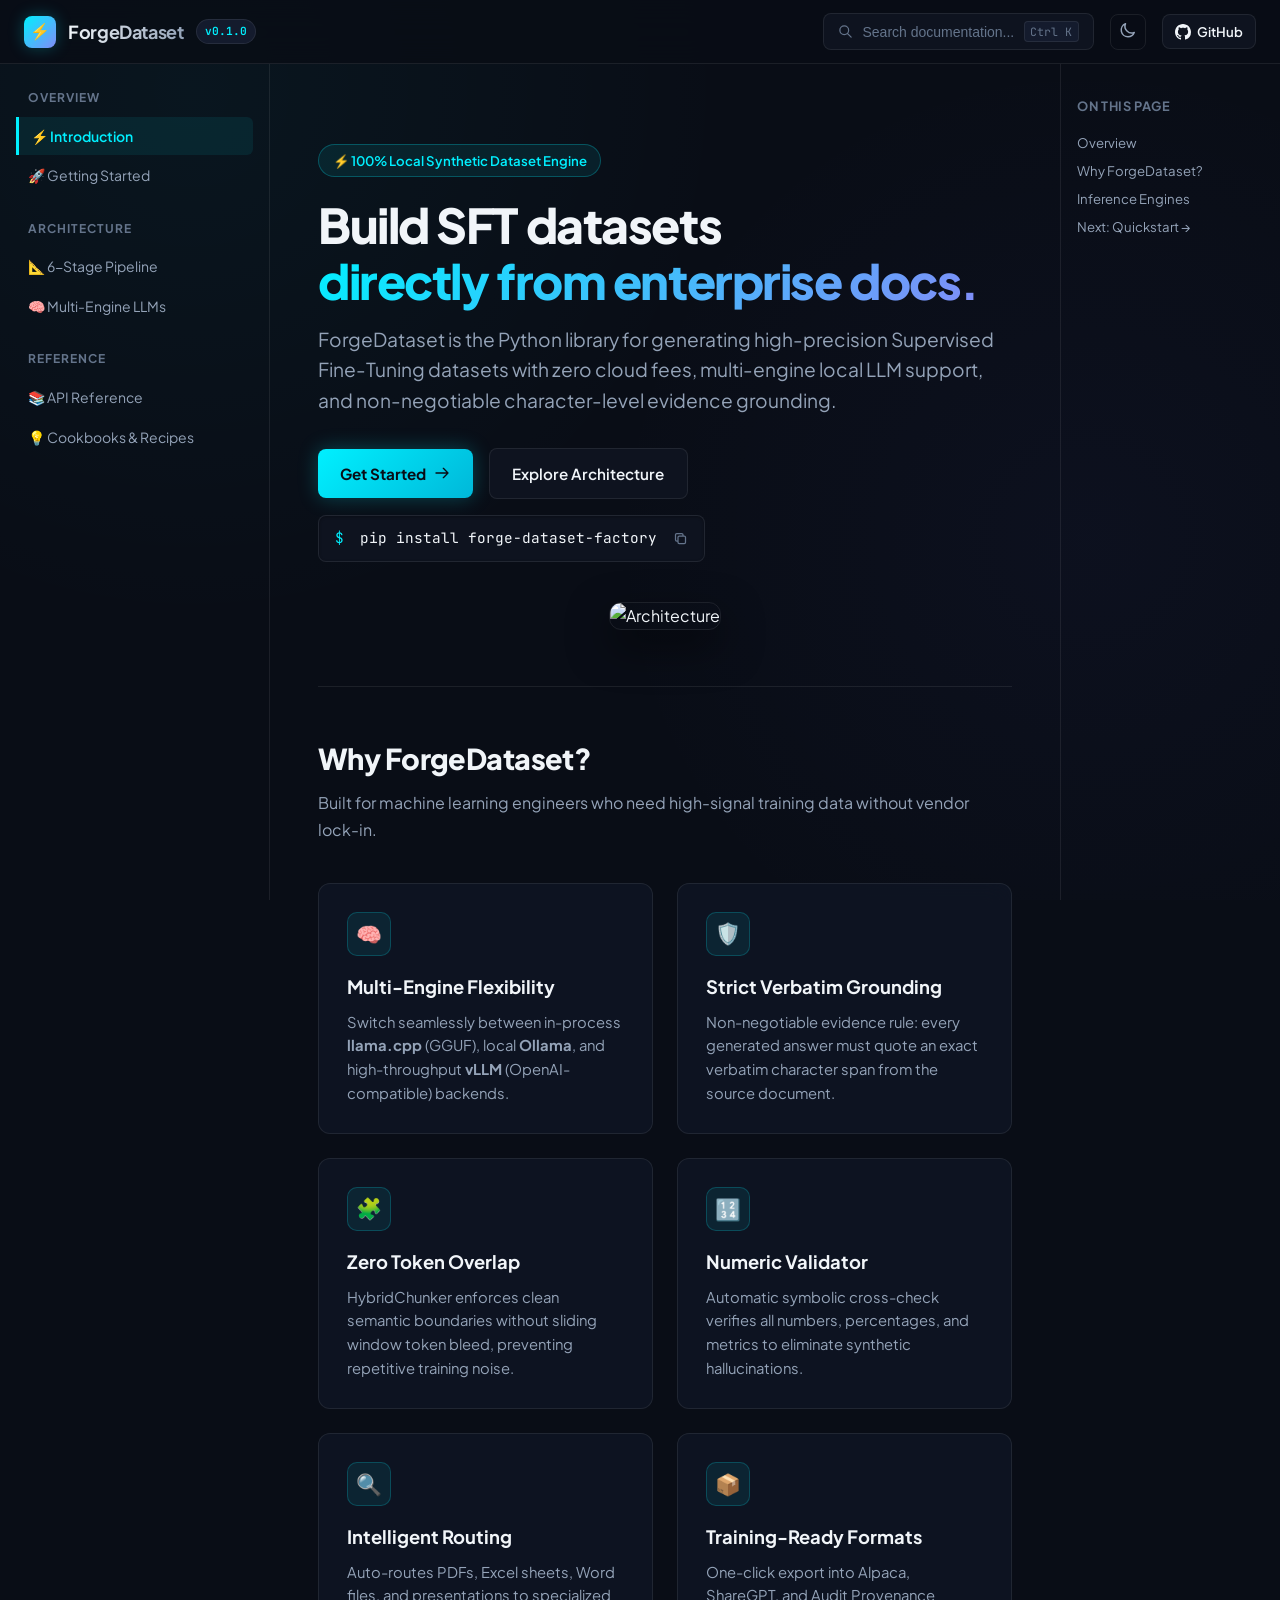
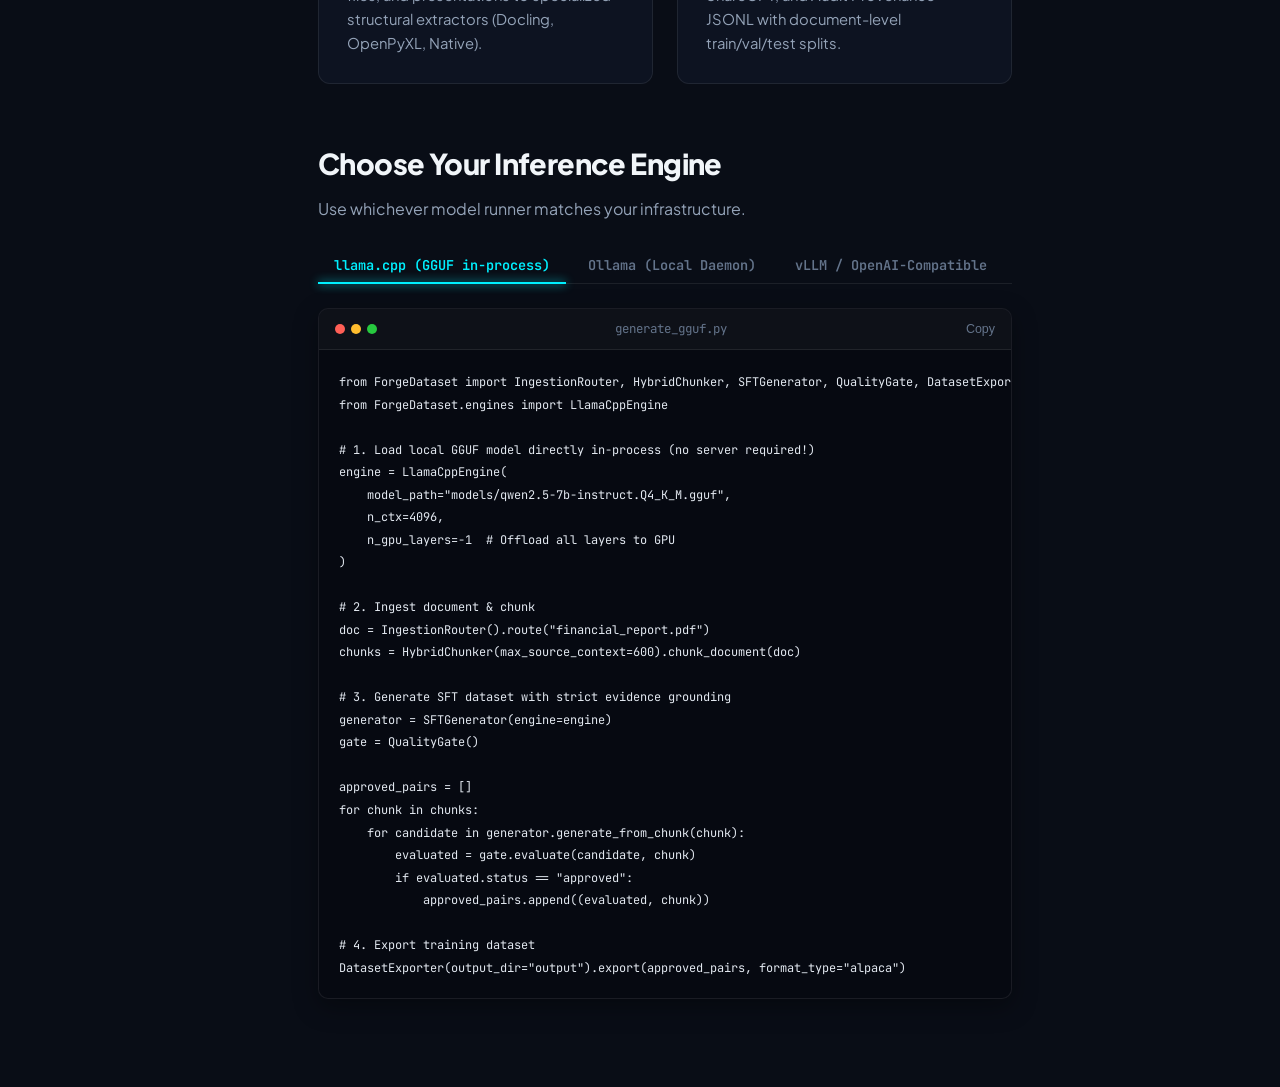
==== docs-site/index.html @ 85e8a9c3 "feat: add Arman Tiwari signature documentation site and GitHub Pages + PyPI deploy workflows" ====
<!DOCTYPE html>
<html lang="en" data-theme="dark">
<head>
  <meta charset="UTF-8" />
  <meta name="viewport" content="width=device-width, initial-scale=1.0" />
  <title>ForgeDataset — 100% Local Document-to-SFT Dataset Factory</title>
  <meta name="description" content="Turn complex documents into Supervised Fine-Tuning datasets with multi-engine local LLM inference (llama.cpp, Ollama, vLLM) and strict evidence provenance." />
  <link rel="stylesheet" href="assets/theme.css" />
  <link rel="preconnect" href="https://fonts.googleapis.com">
  <link rel="preconnect" href="https://fonts.gstatic.com" crossorigin>
  <link href="https://fonts.googleapis.com/css2?family=JetBrains+Mono:wght@400;500;600&family=Plus+Jakarta+Sans:wght@400;500;600;700;800&display=swap" rel="stylesheet">
</head>
<body>

  <!-- Navigation Header -->
  <header class="site-header">
    <div class="brand-wrapper">
      <a href="index.html" style="display:flex; align-items:center; gap:0.75rem;">
        <div class="brand-logo">⚡</div>
        <span class="brand-name">ForgeDataset</span>
      </a>
      <span class="brand-badge">v0.1.0</span>
    </div>

    <div class="header-actions">
      <button class="search-button" id="search-trigger-btn">
        <svg width="15" height="15" fill="none" stroke="currentColor" viewBox="0 0 24 24"><path stroke-linecap="round" stroke-linejoin="round" stroke-width="2" d="M21 21l-6-6m2-5a7 7 0 11-14 0 7 7 0 0114 0z"/></svg>
        <span>Search documentation...</span>
        <span class="search-kbd">Ctrl K</span>
      </button>

      <button class="header-btn" id="theme-toggle-btn" title="Toggle theme">
        <span id="theme-icon"></span>
      </button>

      <a href="https://github.com/tiwariar7/forge-dataset-factory" target="_blank" class="github-pill">
        <svg width="16" height="16" fill="currentColor" viewBox="0 0 24 24"><path d="M12 0C5.37 0 0 5.37 0 12c0 5.31 3.435 9.795 8.205 11.385.6.105.825-.255.825-.57 0-.285-.015-1.23-.015-2.235-3.015.555-3.795-.735-4.035-1.41-.135-.345-.72-1.41-1.23-1.695-.42-.225-1.02-.78-.015-.795.945-.015 1.62.87 1.845 1.23 1.08 1.815 2.805 1.305 3.495.99.105-.78.42-1.305.765-1.605-2.67-.3-5.46-1.335-5.46-5.925 0-1.305.465-2.385 1.23-3.225-.12-.3-.54-1.53.12-3.18 0 0 1.005-.315 3.3 1.23.96-.27 1.98-.405 3-.405s2.04.135 3 .405c2.295-1.56 3.3-1.23 3.3-1.23.66 1.65.24 2.88.12 3.18.765.84 1.23 1.905 1.23 3.225 0 4.605-2.805 5.625-5.475 5.925.435.375.81 1.095.81 2.22 0 1.605-.015 2.895-.015 3.3 0 .315.225.69.825.57A12.02 12.02 0 0024 12c0-6.63-5.37-12-12-12z"/></svg>
        <span>GitHub</span>
      </a>
    </div>
  </header>

  <!-- Docs Layout -->
  <div class="docs-layout">
    
    <!-- Sidebar Navigation -->
    <aside class="docs-sidebar">
      <div class="sidebar-group">
        <div class="sidebar-group-title">Overview</div>
        <a href="index.html" class="sidebar-link active">⚡ Introduction</a>
        <a href="getting-started.html" class="sidebar-link">🚀 Getting Started</a>
      </div>

      <div class="sidebar-group">
        <div class="sidebar-group-title">Architecture</div>
        <a href="architecture.html" class="sidebar-link">📐 6-Stage Pipeline</a>
        <a href="engines.html" class="sidebar-link">🧠 Multi-Engine LLMs</a>
      </div>

      <div class="sidebar-group">
        <div class="sidebar-group-title">Reference</div>
        <a href="api-reference.html" class="sidebar-link">📚 API Reference</a>
        <a href="examples.html" class="sidebar-link">💡 Cookbooks & Recipes</a>
      </div>
    </aside>

    <!-- Main Content -->
    <main class="docs-main">
      
      <!-- Hero Section -->
      <section class="hero-section">
        <div class="hero-pill">⚡ 100% Local Synthetic Dataset Engine</div>
        <h1 class="hero-title">
          Build SFT datasets <br />
          <span class="hero-gradient">directly from enterprise docs.</span>
        </h1>
        <p class="hero-subtitle">
          ForgeDataset is the Python library for generating high-precision Supervised Fine-Tuning datasets with zero cloud fees, multi-engine local LLM support, and non-negotiable character-level evidence grounding.
        </p>

        <div class="hero-cta-group">
          <a href="getting-started.html" class="btn-primary">
            <span>Get Started</span>
            <svg width="16" height="16" fill="none" stroke="currentColor" viewBox="0 0 24 24"><path stroke-linecap="round" stroke-linejoin="round" stroke-width="2" d="M14 5l7 7m0 0l-7 7m7-7H3"/></svg>
          </a>
          <a href="architecture.html" class="btn-secondary">
            <span>Explore Architecture</span>
          </a>

          <div class="pip-install-box">
            <span style="color: var(--accent-cyan);">$</span>
            <span class="pip-cmd">pip install forge-dataset-factory</span>
            <button class="pip-copy-btn" title="Copy to clipboard">
              <svg width="15" height="15" fill="none" stroke="currentColor" viewBox="0 0 24 24"><path stroke-linecap="round" stroke-linejoin="round" stroke-width="2" d="M8 16H6a2 2 0 01-2-2V6a2 2 0 012-2h8a2 2 0 012 2v2m-6 12h8a2 2 0 002-2v-8a2 2 0 00-2-2h-8a2 2 0 00-2 2v8a2 2 0 002 2z"/></svg>
            </button>
          </div>
        </div>

        <div style="text-align:center; margin-top:2.5rem;">
          <img src="assets/architecture.png" alt="Architecture" style="max-width: 480px; width: 100%; border-radius: 12px; border: 1px solid var(--border-subtle); box-shadow: 0 16px 40px rgba(0,0,0,0.5);" />
        </div>
      </section>

      <!-- Key Capabilities Grid -->
      <section>
        <h2 style="font-size: 1.8rem; font-weight: 800; letter-spacing: -0.02em; margin-bottom: 0.5rem;">Why ForgeDataset?</h2>
        <p style="color: var(--text-secondary); margin-bottom: 2rem;">Built for machine learning engineers who need high-signal training data without vendor lock-in.</p>

        <div class="feature-grid">
          <div class="feature-card">
            <div class="feature-icon">🧠</div>
            <h3 class="feature-title">Multi-Engine Flexibility</h3>
            <p class="feature-desc">Switch seamlessly between in-process <strong>llama.cpp</strong> (GGUF), local <strong>Ollama</strong>, and high-throughput <strong>vLLM</strong> (OpenAI-compatible) backends.</p>
          </div>

          <div class="feature-card">
            <div class="feature-icon">🛡️</div>
            <h3 class="feature-title">Strict Verbatim Grounding</h3>
            <p class="feature-desc">Non-negotiable evidence rule: every generated answer must quote an exact verbatim character span from the source document.</p>
          </div>

          <div class="feature-card">
            <div class="feature-icon">🧩</div>
            <h3 class="feature-title">Zero Token Overlap</h3>
            <p class="feature-desc">HybridChunker enforces clean semantic boundaries without sliding window token bleed, preventing repetitive training noise.</p>
          </div>

          <div class="feature-card">
            <div class="feature-icon">🔢</div>
            <h3 class="feature-title">Numeric Validator</h3>
            <p class="feature-desc">Automatic symbolic cross-check verifies all numbers, percentages, and metrics to eliminate synthetic hallucinations.</p>
          </div>

          <div class="feature-card">
            <div class="feature-icon">🔍</div>
            <h3 class="feature-title">Intelligent Routing</h3>
            <p class="feature-desc">Auto-routes PDFs, Excel sheets, Word files, and presentations to specialized structural extractors (Docling, OpenPyXL, Native).</p>
          </div>

          <div class="feature-card">
            <div class="feature-icon">📦</div>
            <h3 class="feature-title">Training-Ready Formats</h3>
            <p class="feature-desc">One-click export into Alpaca, ShareGPT, and Audit Provenance JSONL with document-level train/val/test splits.</p>
          </div>
        </div>
      </section>

      <!-- Interactive Code Showcase -->
      <section style="margin-top: 3.5rem;">
        <h2 style="font-size: 1.8rem; font-weight: 800; letter-spacing: -0.02em; margin-bottom: 0.5rem;">Choose Your Inference Engine</h2>
        <p style="color: var(--text-secondary); margin-bottom: 1.5rem;">Use whichever model runner matches your infrastructure.</p>

        <div class="tab-container">
          <div class="tab-nav">
            <button class="tab-button active">llama.cpp (GGUF in-process)</button>
            <button class="tab-button">Ollama (Local Daemon)</button>
            <button class="tab-button">vLLM / OpenAI-Compatible</button>
          </div>

          <!-- Tab 1: llama.cpp -->
          <div class="tab-content active">
            <div class="code-window">
              <div class="code-header">
                <div class="code-dots"><div class="code-dot dot-red"></div><div class="code-dot dot-yellow"></div><div class="code-dot dot-green"></div></div>
                <div class="code-title">generate_gguf.py</div>
                <button class="code-copy-btn">Copy</button>
              </div>
              <pre><code>from ForgeDataset import IngestionRouter, HybridChunker, SFTGenerator, QualityGate, DatasetExporter
from ForgeDataset.engines import LlamaCppEngine

# 1. Load local GGUF model directly in-process (no server required!)
engine = LlamaCppEngine(
    model_path="models/qwen2.5-7b-instruct.Q4_K_M.gguf",
    n_ctx=4096,
    n_gpu_layers=-1  # Offload all layers to GPU
)

# 2. Ingest document & chunk
doc = IngestionRouter().route("financial_report.pdf")
chunks = HybridChunker(max_source_context=600).chunk_document(doc)

# 3. Generate SFT dataset with strict evidence grounding
generator = SFTGenerator(engine=engine)
gate = QualityGate()

approved_pairs = []
for chunk in chunks:
    for candidate in generator.generate_from_chunk(chunk):
        evaluated = gate.evaluate(candidate, chunk)
        if evaluated.status == "approved":
            approved_pairs.append((evaluated, chunk))

# 4. Export training dataset
DatasetExporter(output_dir="output").export(approved_pairs, format_type="alpaca")</code></pre>
            </div>
          </div>

          <!-- Tab 2: Ollama -->
          <div class="tab-content">
            <div class="code-window">
              <div class="code-header">
                <div class="code-dots"><div class="code-dot dot-red"></div><div class="code-dot dot-yellow"></div><div class="code-dot dot-green"></div></div>
                <div class="code-title">generate_ollama.py</div>
                <button class="code-copy-btn">Copy</button>
              </div>
              <pre><code>from ForgeDataset import IngestionRouter, HybridChunker, SFTGenerator, QualityGate, DatasetExporter

# Connect to local Ollama daemon with automatic VRAM purging
generator = SFTGenerator(
    engine="ollama",
    model="qwen2.5:7b-instruct",
    base_url="http://127.0.0.1:11434"
)

doc = IngestionRouter().route("system_architecture.docx")
chunks = HybridChunker().chunk_document(doc)

pairs = [(gate.evaluate(cand, c), c) 
         for c in chunks 
         for cand in generator.generate_from_chunk(c)]

DatasetExporter(output_dir="output").export(pairs, format_type="sharegpt")</code></pre>
            </div>
          </div>

          <!-- Tab 3: vLLM -->
          <div class="tab-content">
            <div class="code-window">
              <div class="code-header">
                <div class="code-dots"><div class="code-dot dot-red"></div><div class="code-dot dot-yellow"></div><div class="code-dot dot-green"></div></div>
                <div class="code-title">generate_vllm.py</div>
                <button class="code-copy-btn">Copy</button>
              </div>
              <pre><code>from ForgeDataset import SFTGenerator
from ForgeDataset.engines import OpenAICompatibleEngine

# High-throughput batch inference with vLLM or LM Studio
engine = OpenAICompatibleEngine(
    model="Qwen/Qwen2.5-7B-Instruct",
    base_url="http://localhost:8000/v1"
)

generator = SFTGenerator(engine=engine)
# Ready to process high-volume documents</code></pre>
            </div>
          </div>
        </div>
      </section>

    </main>

    <!-- Table of Contents -->
    <aside class="docs-toc">
      <div class="toc-title">On this page</div>
      <a href="#" class="toc-link">Overview</a>
      <a href="#why-forgedataset" class="toc-link">Why ForgeDataset?</a>
      <a href="#choose-your-inference-engine" class="toc-link">Inference Engines</a>
      <a href="getting-started.html" class="toc-link">Next: Quickstart →</a>
    </aside>

  </div>

  <!-- Search Modal Overlay -->
  <div class="search-modal-backdrop" id="search-modal-backdrop">
    <div class="search-modal">
      <div class="search-input-box">
        <svg width="18" height="18" fill="none" stroke="currentColor" viewBox="0 0 24 24"><path stroke-linecap="round" stroke-linejoin="round" stroke-width="2" d="M21 21l-6-6m2-5a7 7 0 11-14 0 7 7 0 0114 0z"/></svg>
        <input type="text" class="search-input" id="search-input" placeholder="Search guides, engines, and APIs..." />
      </div>
      <div class="search-results-list" id="search-results"></div>
    </div>
  </div>

  <script src="assets/theme.js"></script>
</body>
</html>
---- docs-site/assets/theme.css ----
/**
 * Arman Tiwari Signature Documentation Theme: "Forge Obsidian"
 * Clean, high-performance, developer-focused documentation system.
 * Modern dark/light design with Electric Cyan & Forge Amber accents.
 */

:root {
  --font-sans: 'Plus Jakarta Sans', -apple-system, BlinkMacSystemFont, 'Segoe UI', Roboto, Helvetica, Arial, sans-serif;
  --font-mono: 'JetBrains Mono', 'Fira Code', Menlo, Monaco, Consolas, monospace;

  /* Dark Theme (Default) */
  --bg-primary: #090D16;
  --bg-secondary: #0E131F;
  --bg-tertiary: #141B2D;
  --bg-card: rgba(17, 24, 39, 0.7);
  --bg-card-hover: rgba(26, 36, 56, 0.8);
  --border-subtle: rgba(255, 255, 255, 0.08);
  --border-focus: rgba(0, 240, 255, 0.4);

  --text-primary: #F1F5F9;
  --text-secondary: #94A3B8;
  --text-muted: #64748B;

  --accent-cyan: #00F0FF;
  --accent-cyan-glow: rgba(0, 240, 255, 0.25);
  --accent-violet: #818CF8;
  --accent-amber: #F59E0B;
  --accent-emerald: #10B981;
  --accent-rose: #F43F5E;

  --header-height: 64px;
  --sidebar-width: 270px;
  --toc-width: 220px;
  --transition-fast: 0.15s ease;
  --transition-normal: 0.25s ease;
}

[data-theme="light"] {
  --bg-primary: #F8FAFC;
  --bg-secondary: #FFFFFF;
  --bg-tertiary: #EDF2F7;
  --bg-card: rgba(255, 255, 255, 0.85);
  --bg-card-hover: rgba(241, 245, 249, 1);
  --border-subtle: rgba(0, 0, 0, 0.08);
  --border-focus: rgba(0, 163, 196, 0.4);

  --text-primary: #0F172A;
  --text-secondary: #475569;
  --text-muted: #94A3B8;

  --accent-cyan: #0284C7;
  --accent-cyan-glow: rgba(2, 132, 199, 0.15);
  --accent-violet: #6366F1;
  --accent-amber: #D97706;
}

* {
  box-sizing: border-box;
  margin: 0;
  padding: 0;
}

body {
  font-family: var(--font-sans);
  background-color: var(--bg-primary);
  color: var(--text-primary);
  line-height: 1.65;
  -webkit-font-smoothing: antialiased;
  background-image: 
    radial-gradient(circle at 15% 10%, rgba(0, 240, 255, 0.04) 0%, transparent 40%),
    radial-gradient(circle at 85% 60%, rgba(99, 102, 241, 0.04) 0%, transparent 40%);
  background-attachment: fixed;
  min-height: 100vh;
}

a {
  color: inherit;
  text-decoration: none;
}

/* ==========================================================================
   Navigation Bar (Header)
   ========================================================================== */
.site-header {
  position: sticky;
  top: 0;
  z-index: 100;
  height: var(--header-height);
  background: rgba(9, 13, 22, 0.85);
  backdrop-filter: blur(16px);
  -webkit-backdrop-filter: blur(16px);
  border-bottom: 1px solid var(--border-subtle);
  display: flex;
  align-items: center;
  justify-content: space-between;
  padding: 0 1.5rem;
}

[data-theme="light"] .site-header {
  background: rgba(248, 250, 252, 0.85);
}

.brand-wrapper {
  display: flex;
  align-items: center;
  gap: 0.75rem;
}

.brand-logo {
  width: 32px;
  height: 32px;
  background: linear-gradient(135deg, var(--accent-cyan), var(--accent-violet));
  border-radius: 8px;
  display: flex;
  align-items: center;
  justify-content: center;
  font-weight: 800;
  font-size: 1rem;
  color: #090D16;
  box-shadow: 0 0 16px var(--accent-cyan-glow);
}

.brand-name {
  font-weight: 700;
  font-size: 1.125rem;
  letter-spacing: -0.02em;
  background: linear-gradient(to right, var(--text-primary), var(--text-secondary));
  -webkit-background-clip: text;
  -webkit-text-fill-color: transparent;
}

.brand-badge {
  font-size: 0.7rem;
  padding: 0.15rem 0.5rem;
  background: var(--bg-tertiary);
  border: 1px solid var(--border-subtle);
  border-radius: 9999px;
  color: var(--accent-cyan);
  font-family: var(--font-mono);
  font-weight: 600;
}

.header-actions {
  display: flex;
  align-items: center;
  gap: 1rem;
}

.search-button {
  display: flex;
  align-items: center;
  gap: 0.6rem;
  background: var(--bg-secondary);
  border: 1px solid var(--border-subtle);
  border-radius: 8px;
  padding: 0.45rem 0.85rem;
  color: var(--text-muted);
  font-size: 0.875rem;
  cursor: pointer;
  transition: border-color var(--transition-fast);
}

.search-button:hover {
  border-color: var(--border-focus);
  color: var(--text-primary);
}

.search-kbd {
  font-family: var(--font-mono);
  font-size: 0.72rem;
  background: var(--bg-tertiary);
  padding: 0.1rem 0.35rem;
  border-radius: 4px;
  border: 1px solid var(--border-subtle);
}

.header-btn {
  background: transparent;
  border: 1px solid var(--border-subtle);
  border-radius: 8px;
  width: 36px;
  height: 36px;
  display: flex;
  align-items: center;
  justify-content: center;
  color: var(--text-secondary);
  cursor: pointer;
  transition: all var(--transition-fast);
}

.header-btn:hover {
  border-color: var(--border-focus);
  color: var(--accent-cyan);
  background: var(--bg-secondary);
}

.github-pill {
  display: flex;
  align-items: center;
  gap: 0.4rem;
  background: var(--bg-secondary);
  border: 1px solid var(--border-subtle);
  padding: 0.35rem 0.75rem;
  border-radius: 8px;
  font-size: 0.825rem;
  font-weight: 600;
  color: var(--text-primary);
  transition: all var(--transition-fast);
}

.github-pill:hover {
  border-color: var(--border-focus);
  box-shadow: 0 0 12px var(--accent-cyan-glow);
}

/* ==========================================================================
   Documentation Shell Layout
   ========================================================================== */
.docs-layout {
  display: flex;
  max-width: 1440px;
  margin: 0 auto;
  position: relative;
}

/* Sidebar Navigation */
.docs-sidebar {
  width: var(--sidebar-width);
  height: calc(100vh - var(--header-height));
  position: sticky;
  top: var(--header-height);
  overflow-y: auto;
  padding: 1.5rem 1rem;
  border-right: 1px solid var(--border-subtle);
  flex-shrink: 0;
}

.sidebar-group {
  margin-bottom: 1.5rem;
}

.sidebar-group-title {
  font-size: 0.75rem;
  text-transform: uppercase;
  letter-spacing: 0.08em;
  color: var(--text-muted);
  font-weight: 700;
  margin-bottom: 0.6rem;
  padding-left: 0.75rem;
}

.sidebar-link {
  display: flex;
  align-items: center;
  gap: 0.6rem;
  padding: 0.45rem 0.75rem;
  border-radius: 6px;
  font-size: 0.875rem;
  color: var(--text-secondary);
  transition: all var(--transition-fast);
  margin-bottom: 0.15rem;
}

.sidebar-link:hover {
  color: var(--text-primary);
  background: var(--bg-secondary);
}

.sidebar-link.active {
  color: var(--accent-cyan);
  background: rgba(0, 240, 255, 0.08);
  font-weight: 600;
  border-left: 3px solid var(--accent-cyan);
  border-radius: 0 6px 6px 0;
}

/* Main Content Area */
.docs-main {
  flex: 1;
  min-width: 0;
  padding: 2.5rem 3rem 4rem 3rem;
}

/* Table of Contents (Right rail) */
.docs-toc {
  width: var(--toc-width);
  height: calc(100vh - var(--header-height));
  position: sticky;
  top: var(--header-height);
  overflow-y: auto;
  padding: 2rem 1rem;
  border-left: 1px solid var(--border-subtle);
  flex-shrink: 0;
}

.toc-title {
  font-size: 0.8rem;
  font-weight: 700;
  text-transform: uppercase;
  letter-spacing: 0.05em;
  color: var(--text-muted);
  margin-bottom: 0.75rem;
}

.toc-link {
  display: block;
  font-size: 0.825rem;
  color: var(--text-secondary);
  padding: 0.3rem 0;
  line-height: 1.4;
  transition: color var(--transition-fast);
}

.toc-link:hover {
  color: var(--accent-cyan);
}

/* ==========================================================================
   Hero & Interactive Showcase Components
   ========================================================================== */
.hero-section {
  padding: 2.5rem 0 3.5rem 0;
  border-bottom: 1px solid var(--border-subtle);
  margin-bottom: 3rem;
}

.hero-pill {
  display: inline-flex;
  align-items: center;
  gap: 0.5rem;
  padding: 0.3rem 0.85rem;
  background: rgba(0, 240, 255, 0.08);
  border: 1px solid rgba(0, 240, 255, 0.25);
  border-radius: 9999px;
  font-size: 0.825rem;
  font-weight: 600;
  color: var(--accent-cyan);
  margin-bottom: 1.25rem;
}

.hero-title {
  font-size: 3rem;
  line-height: 1.15;
  font-weight: 800;
  letter-spacing: -0.03em;
  margin-bottom: 1rem;
}

.hero-gradient {
  background: linear-gradient(135deg, var(--accent-cyan), var(--accent-violet));
  -webkit-background-clip: text;
  -webkit-text-fill-color: transparent;
}

.hero-subtitle {
  font-size: 1.2rem;
  color: var(--text-secondary);
  max-width: 720px;
  line-height: 1.6;
  margin-bottom: 2rem;
}

.hero-cta-group {
  display: flex;
  align-items: center;
  gap: 1rem;
  flex-wrap: wrap;
  margin-bottom: 2.5rem;
}

.btn-primary {
  display: inline-flex;
  align-items: center;
  gap: 0.5rem;
  background: linear-gradient(135deg, var(--accent-cyan), #00B8D9);
  color: #090D16;
  font-weight: 700;
  font-size: 0.95rem;
  padding: 0.75rem 1.4rem;
  border-radius: 8px;
  box-shadow: 0 0 20px var(--accent-cyan-glow);
  transition: all var(--transition-fast);
}

.btn-primary:hover {
  transform: translateY(-1px);
  box-shadow: 0 0 28px rgba(0, 240, 255, 0.4);
}

.btn-secondary {
  display: inline-flex;
  align-items: center;
  gap: 0.5rem;
  background: var(--bg-secondary);
  border: 1px solid var(--border-subtle);
  color: var(--text-primary);
  font-weight: 600;
  font-size: 0.95rem;
  padding: 0.75rem 1.4rem;
  border-radius: 8px;
  transition: all var(--transition-fast);
}

.btn-secondary:hover {
  border-color: var(--border-focus);
  background: var(--bg-tertiary);
}

/* Install Bar */
.pip-install-box {
  display: inline-flex;
  align-items: center;
  gap: 1rem;
  background: var(--bg-secondary);
  border: 1px solid var(--border-subtle);
  border-radius: 8px;
  padding: 0.65rem 1rem;
  font-family: var(--font-mono);
  font-size: 0.9rem;
  color: var(--text-primary);
  box-shadow: inset 0 1px 3px rgba(0,0,0,0.3);
}

.pip-copy-btn {
  background: transparent;
  border: none;
  color: var(--text-muted);
  cursor: pointer;
  display: flex;
  align-items: center;
  transition: color var(--transition-fast);
}

.pip-copy-btn:hover {
  color: var(--accent-cyan);
}

/* Feature Grid */
.feature-grid {
  display: grid;
  grid-template-columns: repeat(auto-fit, minmax(280px, 1fr));
  gap: 1.5rem;
  margin: 2.5rem 0;
}

.feature-card {
  background: var(--bg-card);
  backdrop-filter: blur(12px);
  border: 1px solid var(--border-subtle);
  border-radius: 12px;
  padding: 1.75rem;
  transition: all var(--transition-normal);
  position: relative;
  overflow: hidden;
}

.feature-card::before {
  content: '';
  position: absolute;
  top: 0;
  left: 0;
  right: 0;
  height: 2px;
  background: linear-gradient(90deg, transparent, var(--accent-cyan), transparent);
  opacity: 0;
  transition: opacity var(--transition-normal);
}

.feature-card:hover {
  background: var(--bg-card-hover);
  border-color: var(--border-focus);
  transform: translateY(-2px);
  box-shadow: 0 12px 30px rgba(0, 0, 0, 0.25);
}

.feature-card:hover::before {
  opacity: 1;
}

.feature-icon {
  width: 44px;
  height: 44px;
  border-radius: 10px;
  background: rgba(0, 240, 255, 0.08);
  border: 1px solid rgba(0, 240, 255, 0.2);
  display: flex;
  align-items: center;
  justify-content: center;
  font-size: 1.3rem;
  margin-bottom: 1rem;
  color: var(--accent-cyan);
}

.feature-title {
  font-size: 1.15rem;
  font-weight: 700;
  margin-bottom: 0.5rem;
}

.feature-desc {
  color: var(--text-secondary);
  font-size: 0.925rem;
  line-height: 1.6;
}

/* ==========================================================================
   Code Blocks & Terminal Components
   ========================================================================== */
.code-window {
  background: #060911;
  border: 1px solid var(--border-subtle);
  border-radius: 10px;
  margin: 1.5rem 0;
  overflow: hidden;
  box-shadow: 0 8px 24px rgba(0, 0, 0, 0.35);
}

.code-header {
  background: rgba(255, 255, 255, 0.03);
  border-bottom: 1px solid var(--border-subtle);
  padding: 0.6rem 1rem;
  display: flex;
  align-items: center;
  justify-content: space-between;
}

.code-dots {
  display: flex;
  gap: 6px;
}

.code-dot {
  width: 10px;
  height: 10px;
  border-radius: 50%;
}
.dot-red { background: #FF5F56; }
.dot-yellow { background: #FFBD2E; }
.dot-green { background: #27C93F; }

.code-title {
  font-family: var(--font-mono);
  font-size: 0.78rem;
  color: var(--text-muted);
}

.code-copy-btn {
  background: transparent;
  border: none;
  color: var(--text-muted);
  cursor: pointer;
  font-size: 0.78rem;
  display: flex;
  align-items: center;
  gap: 0.3rem;
  transition: color var(--transition-fast);
}

.code-copy-btn:hover {
  color: var(--accent-cyan);
}

pre {
  margin: 0;
  padding: 1.25rem;
  overflow-x: auto;
  font-family: var(--font-mono);
  font-size: 0.88rem;
  line-height: 1.6;
  color: #E2E8F0;
}

code {
  font-family: var(--font-mono);
  font-size: 0.85em;
  background: var(--bg-tertiary);
  padding: 0.15em 0.4em;
  border-radius: 4px;
  border: 1px solid var(--border-subtle);
  color: var(--accent-cyan);
}

pre code {
  background: transparent;
  padding: 0;
  border: none;
  color: inherit;
}

/* Interactive Tabs */
.tab-container {
  margin: 1.5rem 0;
}

.tab-nav {
  display: flex;
  gap: 0.4rem;
  border-bottom: 1px solid var(--border-subtle);
  margin-bottom: 1rem;
}

.tab-button {
  background: transparent;
  border: none;
  padding: 0.6rem 1rem;
  font-family: var(--font-mono);
  font-size: 0.85rem;
  font-weight: 600;
  color: var(--text-muted);
  cursor: pointer;
  position: relative;
  transition: color var(--transition-fast);
}

.tab-button:hover {
  color: var(--text-primary);
}

.tab-button.active {
  color: var(--accent-cyan);
}

.tab-button.active::after {
  content: '';
  position: absolute;
  bottom: -1px;
  left: 0;
  right: 0;
  height: 2px;
  background: var(--accent-cyan);
  box-shadow: 0 0 10px var(--accent-cyan);
}

.tab-content {
  display: none;
}

.tab-content.active {
  display: block;
}

/* Callout Banners */
.callout {
  padding: 1.2rem 1.4rem;
  border-radius: 8px;
  margin: 1.5rem 0;
  border-left: 4px solid;
  background: var(--bg-secondary);
}

.callout-info {
  border-color: var(--accent-cyan);
  background: rgba(0, 240, 255, 0.04);
}

.callout-warning {
  border-color: var(--accent-amber);
  background: rgba(245, 158, 11, 0.04);
}

.callout-tip {
  border-color: var(--accent-emerald);
  background: rgba(16, 185, 129, 0.04);
}

.callout-title {
  font-weight: 700;
  font-size: 0.95rem;
  margin-bottom: 0.35rem;
  display: flex;
  align-items: center;
  gap: 0.5rem;
}

/* ==========================================================================
   Search Modal
   ========================================================================== */
.search-modal-backdrop {
  position: fixed;
  inset: 0;
  background: rgba(0, 0, 0, 0.7);
  backdrop-filter: blur(8px);
  z-index: 200;
  display: none;
  align-items: flex-start;
  justify-content: center;
  padding-top: 15vh;
}

.search-modal {
  background: var(--bg-secondary);
  border: 1px solid var(--border-focus);
  box-shadow: 0 20px 40px rgba(0, 0, 0, 0.5);
  border-radius: 12px;
  width: 90%;
  max-width: 600px;
  overflow: hidden;
}

.search-input-box {
  display: flex;
  align-items: center;
  padding: 1rem 1.25rem;
  border-bottom: 1px solid var(--border-subtle);
  gap: 0.75rem;
}

.search-input {
  flex: 1;
  background: transparent;
  border: none;
  font-size: 1.05rem;
  color: var(--text-primary);
  outline: none;
  font-family: var(--font-sans);
}

.search-results-list {
  max-height: 380px;
  overflow-y: auto;
  padding: 0.5rem;
}

.search-result-item {
  display: block;
  padding: 0.75rem 1rem;
  border-radius: 8px;
  transition: background var(--transition-fast);
}

.search-result-item:hover {
  background: var(--bg-tertiary);
}

.search-result-title {
  font-weight: 600;
  font-size: 0.925rem;
  color: var(--accent-cyan);
}

.search-result-snippet {
  font-size: 0.825rem;
  color: var(--text-secondary);
  margin-top: 0.2rem;
}

/* ==========================================================================
   Responsive Adaptations
   ========================================================================== */
@media (max-width: 1080px) {
  .docs-toc {
    display: none;
  }
}

@media (max-width: 820px) {
  .docs-sidebar {
    display: none;
  }
  .docs-main {
    padding: 1.5rem 1rem;
  }
  .hero-title {
    font-size: 2.2rem;
  }
}
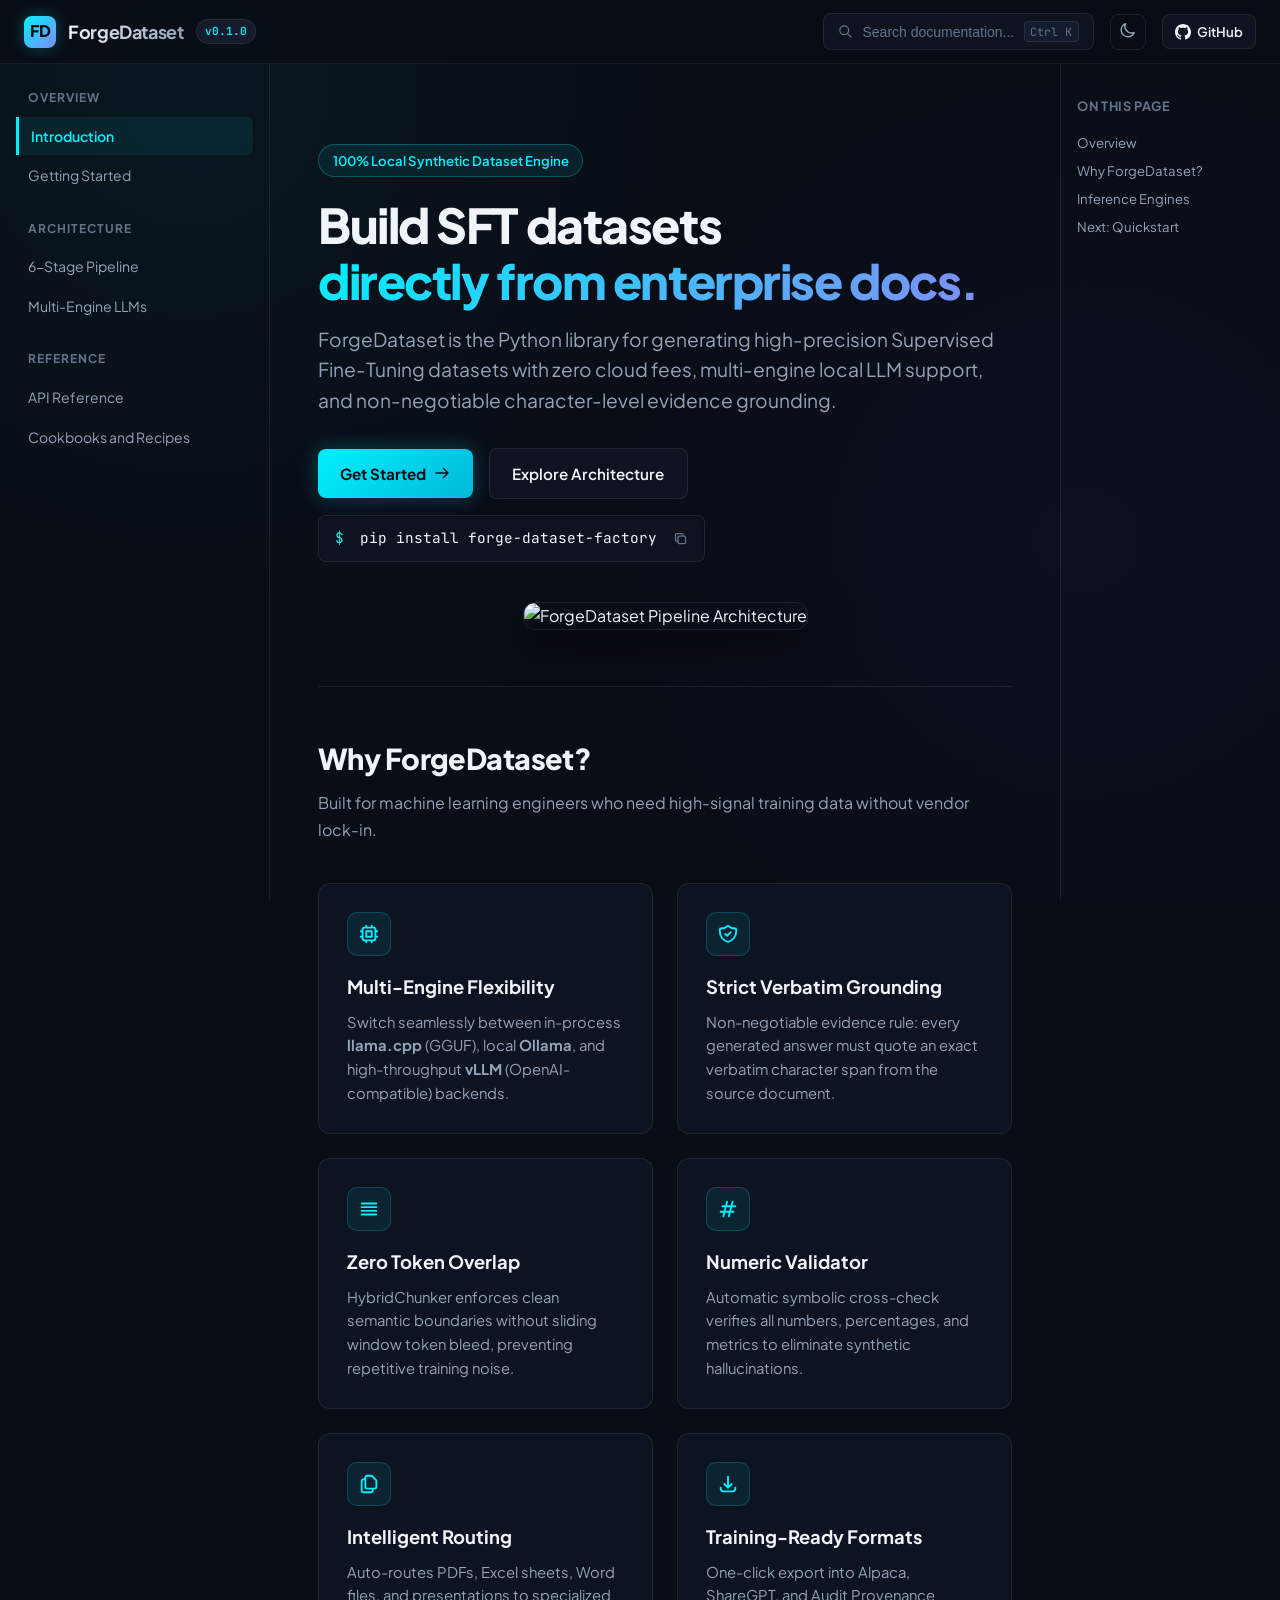
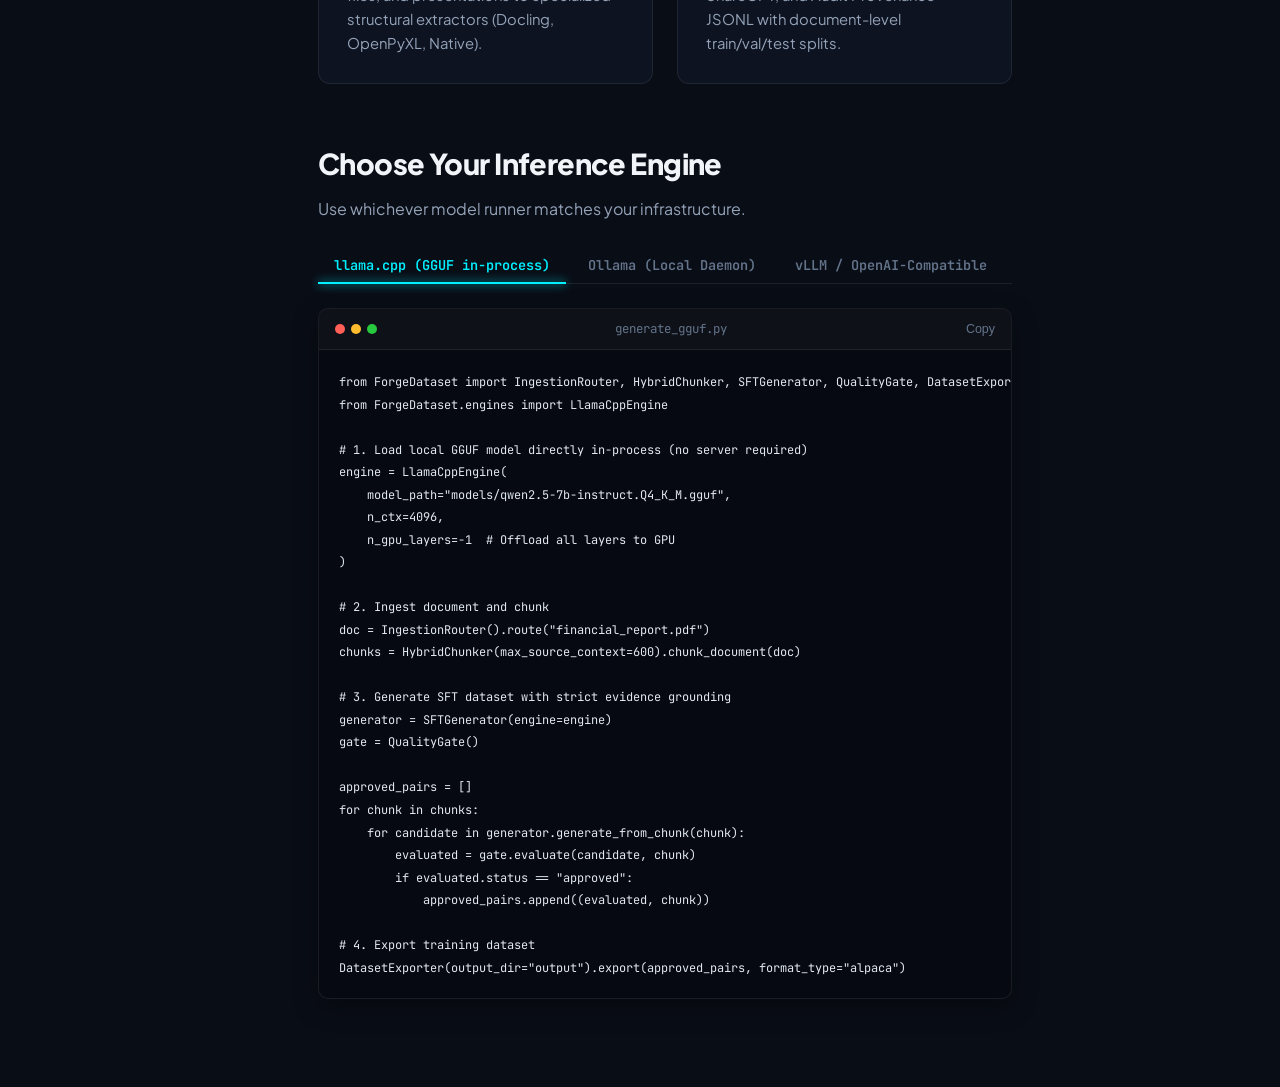
==== commit 9c7facfc: "feat: rebuild architecture diagram as high-definition vector SVG and remove all emojis from document" ====
--- a/docs-site/index.html
+++ b/docs-site/index.html
@@ -16,7 +16,7 @@
   <header class="site-header">
     <div class="brand-wrapper">
       <a href="index.html" style="display:flex; align-items:center; gap:0.75rem;">
-        <div class="brand-logo">⚡</div>
+        <div class="brand-logo">FD</div>
         <span class="brand-name">ForgeDataset</span>
       </a>
       <span class="brand-badge">v0.1.0</span>
@@ -47,20 +47,20 @@
     <aside class="docs-sidebar">
       <div class="sidebar-group">
         <div class="sidebar-group-title">Overview</div>
-        <a href="index.html" class="sidebar-link active">⚡ Introduction</a>
-        <a href="getting-started.html" class="sidebar-link">🚀 Getting Started</a>
+        <a href="index.html" class="sidebar-link active">Introduction</a>
+        <a href="getting-started.html" class="sidebar-link">Getting Started</a>
       </div>
 
       <div class="sidebar-group">
         <div class="sidebar-group-title">Architecture</div>
-        <a href="architecture.html" class="sidebar-link">📐 6-Stage Pipeline</a>
-        <a href="engines.html" class="sidebar-link">🧠 Multi-Engine LLMs</a>
+        <a href="architecture.html" class="sidebar-link">6-Stage Pipeline</a>
+        <a href="engines.html" class="sidebar-link">Multi-Engine LLMs</a>
       </div>
 
       <div class="sidebar-group">
         <div class="sidebar-group-title">Reference</div>
-        <a href="api-reference.html" class="sidebar-link">📚 API Reference</a>
-        <a href="examples.html" class="sidebar-link">💡 Cookbooks & Recipes</a>
+        <a href="api-reference.html" class="sidebar-link">API Reference</a>
+        <a href="examples.html" class="sidebar-link">Cookbooks and Recipes</a>
       </div>
     </aside>
 
@@ -69,7 +69,7 @@
       
       <!-- Hero Section -->
       <section class="hero-section">
-        <div class="hero-pill">⚡ 100% Local Synthetic Dataset Engine</div>
+        <div class="hero-pill">100% Local Synthetic Dataset Engine</div>
         <h1 class="hero-title">
           Build SFT datasets <br />
           <span class="hero-gradient">directly from enterprise docs.</span>
@@ -97,7 +97,7 @@
         </div>
 
         <div style="text-align:center; margin-top:2.5rem;">
-          <img src="assets/architecture.png" alt="Architecture" style="max-width: 480px; width: 100%; border-radius: 12px; border: 1px solid var(--border-subtle); box-shadow: 0 16px 40px rgba(0,0,0,0.5);" />
+          <img src="assets/architecture.svg" alt="ForgeDataset Pipeline Architecture" style="max-width: 760px; width: 100%; border-radius: 12px; border: 1px solid var(--border-subtle); box-shadow: 0 16px 40px rgba(0,0,0,0.5);" />
         </div>
       </section>
 
@@ -108,37 +108,49 @@
 
         <div class="feature-grid">
           <div class="feature-card">
-            <div class="feature-icon">🧠</div>
+            <div class="feature-icon">
+              <svg width="22" height="22" fill="none" stroke="currentColor" viewBox="0 0 24 24"><path stroke-linecap="round" stroke-linejoin="round" stroke-width="2" d="M9 3v2m6-2v2M9 19v2m6-2v2M5 9H3m2 6H3m18-6h-2m2 6h-2M7 19h10a2 2 0 002-2V7a2 2 0 00-2-2H7a2 2 0 00-2 2v10a2 2 0 002 2zM9 9h6v6H9V9z"/></svg>
+            </div>
             <h3 class="feature-title">Multi-Engine Flexibility</h3>
             <p class="feature-desc">Switch seamlessly between in-process <strong>llama.cpp</strong> (GGUF), local <strong>Ollama</strong>, and high-throughput <strong>vLLM</strong> (OpenAI-compatible) backends.</p>
           </div>
 
           <div class="feature-card">
-            <div class="feature-icon">🛡️</div>
+            <div class="feature-icon">
+              <svg width="22" height="22" fill="none" stroke="currentColor" viewBox="0 0 24 24"><path stroke-linecap="round" stroke-linejoin="round" stroke-width="2" d="M9 12l2 2 4-4m5.618-4.016A11.955 11.955 0 0112 2.944a11.955 11.955 0 01-8.618 3.04A12.02 12.02 0 003 9c0 5.591 3.824 10.29 9 11.622 5.176-1.332 9-6.03 9-11.622 0-1.042-.133-2.052-.382-3.016z"/></svg>
+            </div>
             <h3 class="feature-title">Strict Verbatim Grounding</h3>
             <p class="feature-desc">Non-negotiable evidence rule: every generated answer must quote an exact verbatim character span from the source document.</p>
           </div>
 
           <div class="feature-card">
-            <div class="feature-icon">🧩</div>
+            <div class="feature-icon">
+              <svg width="22" height="22" fill="none" stroke="currentColor" viewBox="0 0 24 24"><path stroke-linecap="round" stroke-linejoin="round" stroke-width="2" d="M4 6h16M4 10h16M4 14h16M4 18h16"/></svg>
+            </div>
             <h3 class="feature-title">Zero Token Overlap</h3>
             <p class="feature-desc">HybridChunker enforces clean semantic boundaries without sliding window token bleed, preventing repetitive training noise.</p>
           </div>
 
           <div class="feature-card">
-            <div class="feature-icon">🔢</div>
+            <div class="feature-icon">
+              <svg width="22" height="22" fill="none" stroke="currentColor" viewBox="0 0 24 24"><path stroke-linecap="round" stroke-linejoin="round" stroke-width="2" d="M7 20l4-16m2 16l4-16M6 9h14M4 15h14"/></svg>
+            </div>
             <h3 class="feature-title">Numeric Validator</h3>
             <p class="feature-desc">Automatic symbolic cross-check verifies all numbers, percentages, and metrics to eliminate synthetic hallucinations.</p>
           </div>
 
           <div class="feature-card">
-            <div class="feature-icon">🔍</div>
+            <div class="feature-icon">
+              <svg width="22" height="22" fill="none" stroke="currentColor" viewBox="0 0 24 24"><path stroke-linecap="round" stroke-linejoin="round" stroke-width="2" d="M8 7v8a2 2 0 002 2h6M8 7V5a2 2 0 012-2h4.586a1 1 0 01.707.293l4.414 4.414a1 1 0 01.293.707V15a2 2 0 01-2 2h-2M8 7H6a2 2 0 00-2 2v10a2 2 0 002 2h8a2 2 0 002-2v-2"/></svg>
+            </div>
             <h3 class="feature-title">Intelligent Routing</h3>
             <p class="feature-desc">Auto-routes PDFs, Excel sheets, Word files, and presentations to specialized structural extractors (Docling, OpenPyXL, Native).</p>
           </div>
 
           <div class="feature-card">
-            <div class="feature-icon">📦</div>
+            <div class="feature-icon">
+              <svg width="22" height="22" fill="none" stroke="currentColor" viewBox="0 0 24 24"><path stroke-linecap="round" stroke-linejoin="round" stroke-width="2" d="M4 16v1a3 3 0 003 3h10a3 3 0 003-3v-1m-4-4l-4 4m0 0l-4-4m4 4V4"/></svg>
+            </div>
             <h3 class="feature-title">Training-Ready Formats</h3>
             <p class="feature-desc">One-click export into Alpaca, ShareGPT, and Audit Provenance JSONL with document-level train/val/test splits.</p>
           </div>
@@ -168,14 +180,14 @@
               <pre><code>from ForgeDataset import IngestionRouter, HybridChunker, SFTGenerator, QualityGate, DatasetExporter
 from ForgeDataset.engines import LlamaCppEngine
 
-# 1. Load local GGUF model directly in-process (no server required!)
+# 1. Load local GGUF model directly in-process (no server required)
 engine = LlamaCppEngine(
     model_path="models/qwen2.5-7b-instruct.Q4_K_M.gguf",
     n_ctx=4096,
     n_gpu_layers=-1  # Offload all layers to GPU
 )
 
-# 2. Ingest document & chunk
+# 2. Ingest document and chunk
 doc = IngestionRouter().route("financial_report.pdf")
 chunks = HybridChunker(max_source_context=600).chunk_document(doc)
 
@@ -255,7 +267,7 @@
       <a href="#" class="toc-link">Overview</a>
       <a href="#why-forgedataset" class="toc-link">Why ForgeDataset?</a>
       <a href="#choose-your-inference-engine" class="toc-link">Inference Engines</a>
-      <a href="getting-started.html" class="toc-link">Next: Quickstart →</a>
+      <a href="getting-started.html" class="toc-link">Next: Quickstart</a>
     </aside>
 
   </div>
--- a/docs-site/assets/theme.css
+++ b/docs-site/assets/theme.css
@@ -764,3 +764,4 @@
     font-size: 2.2rem;
   }
 }
+
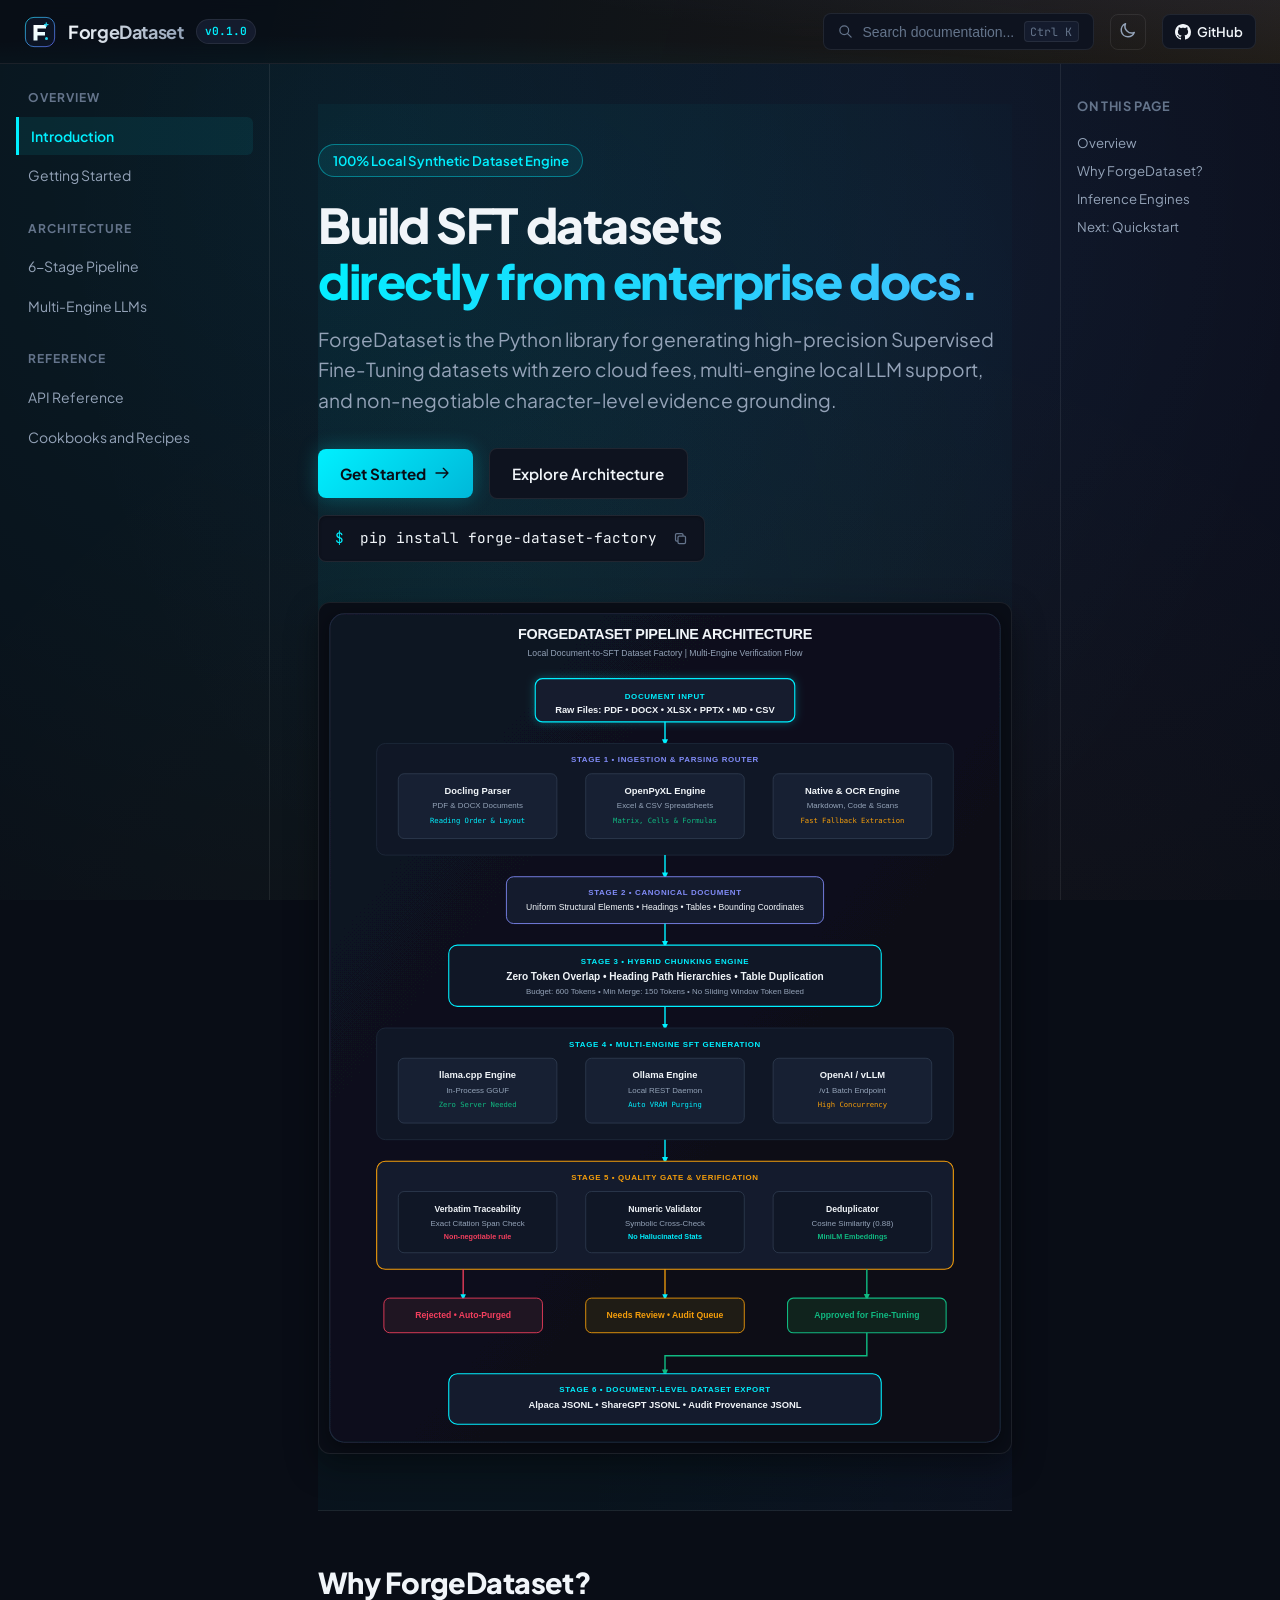
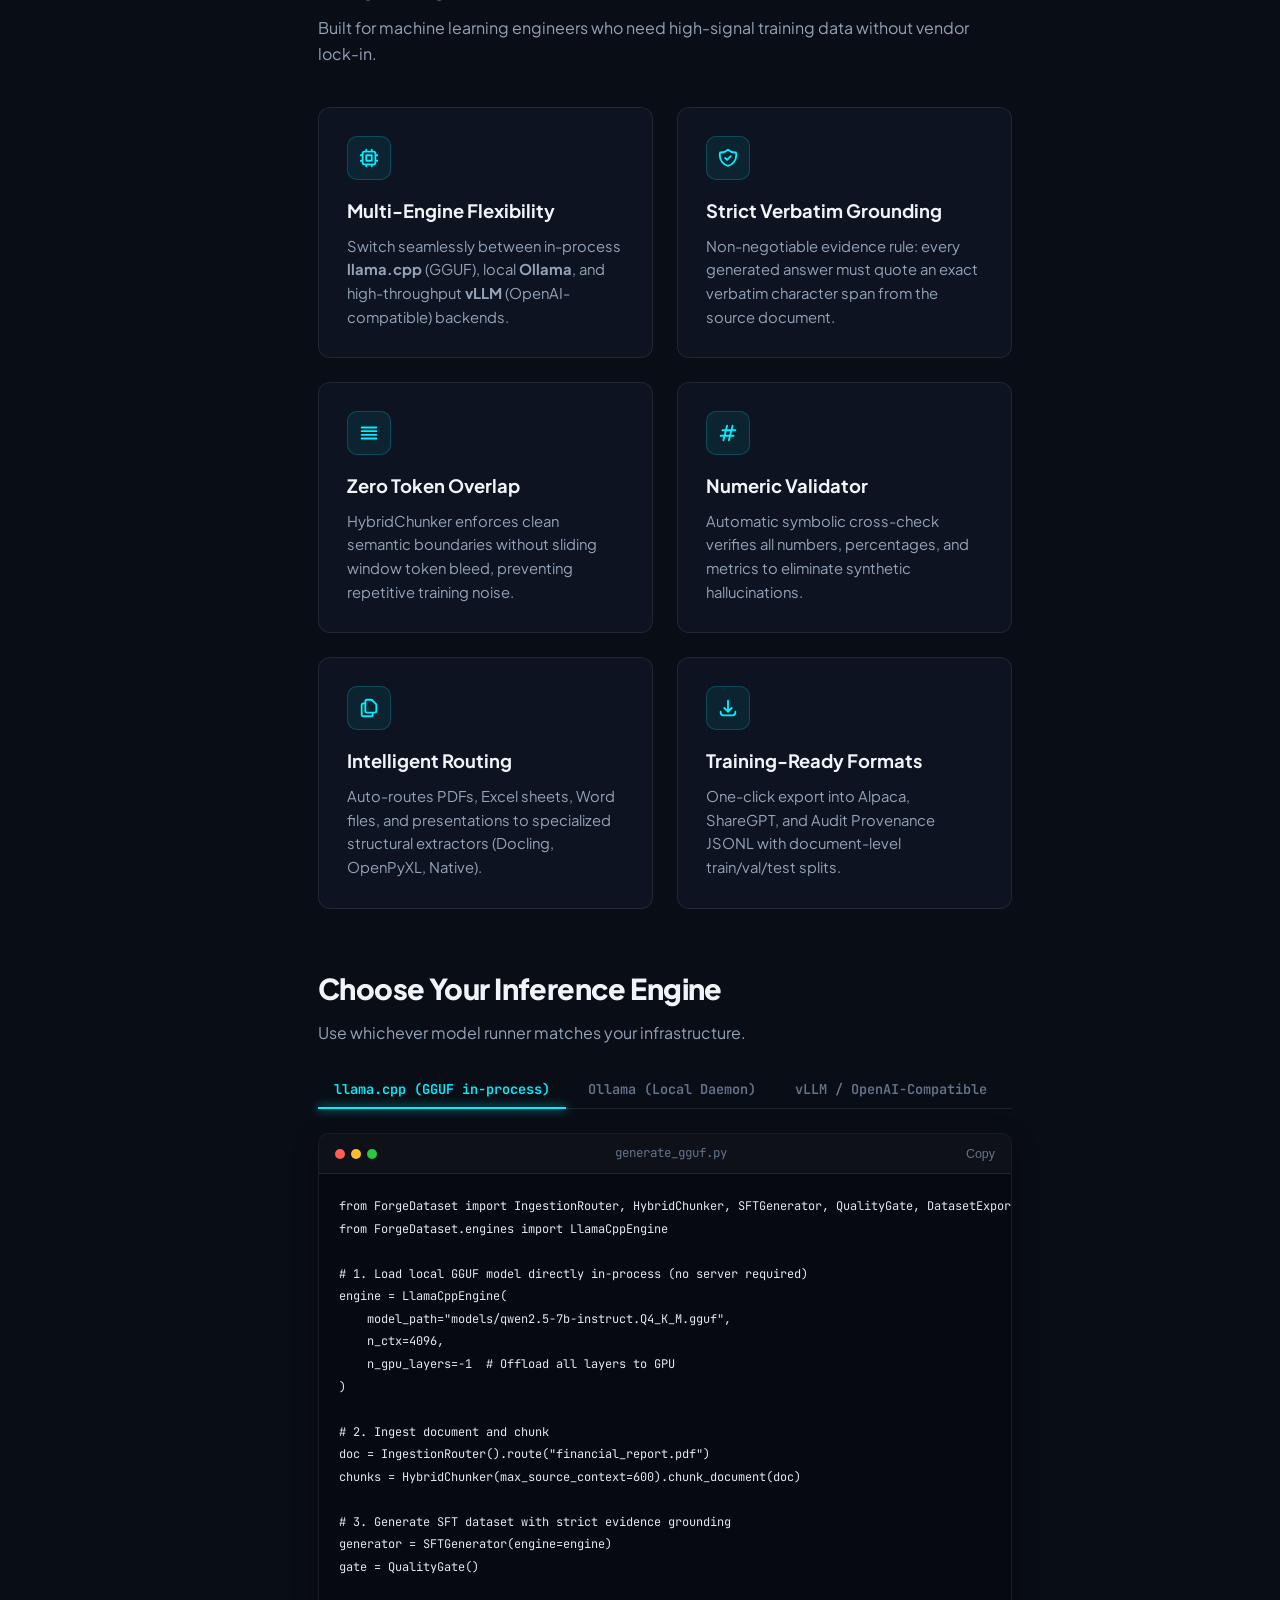
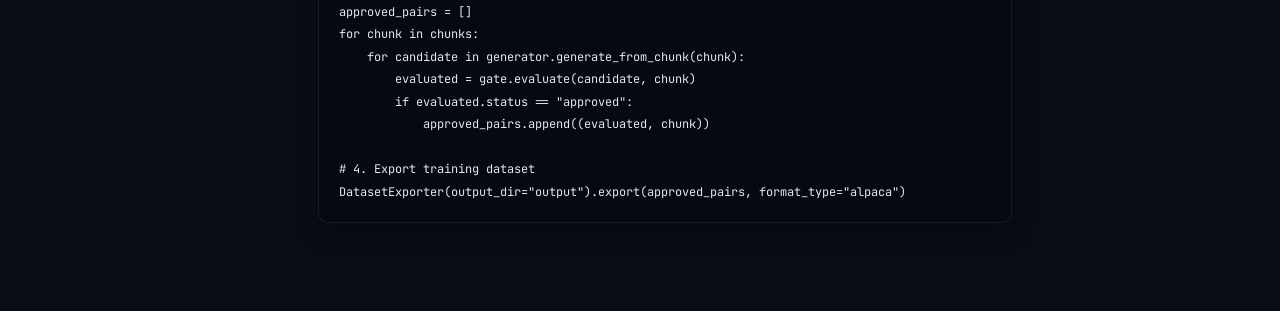
==== commit d1ffa983: "docs: refresh site branding, diagram and animations Co-authored-by: Copilot <223556219+Copilot@users" ====
--- a/docs-site/index.html
+++ b/docs-site/index.html
@@ -16,7 +16,7 @@
   <header class="site-header">
     <div class="brand-wrapper">
       <a href="index.html" style="display:flex; align-items:center; gap:0.75rem;">
-        <div class="brand-logo">FD</div>
+        <img class="brand-logo" src="assets/forge-dataset-mark.svg" alt="" />
         <span class="brand-name">ForgeDataset</span>
       </a>
       <span class="brand-badge">v0.1.0</span>
@@ -97,7 +97,7 @@
         </div>
 
         <div style="text-align:center; margin-top:2.5rem;">
-          <img src="assets/architecture.svg" alt="ForgeDataset Pipeline Architecture" style="max-width: 760px; width: 100%; border-radius: 12px; border: 1px solid var(--border-subtle); box-shadow: 0 16px 40px rgba(0,0,0,0.5);" />
+          <img class="architecture-diagram" src="assets/architecture.svg" alt="Six-stage ForgeDataset pipeline from document ingestion through verified dataset export" />
         </div>
       </section>
 
--- a/docs-site/assets/theme.css
+++ b/docs-site/assets/theme.css
@@ -27,6 +27,12 @@
   --accent-amber: #F59E0B;
   --accent-emerald: #10B981;
   --accent-rose: #F43F5E;
+  --ambient-cyan: rgba(0, 240, 255, 0.07);
+  --ambient-violet: rgba(99, 102, 241, 0.08);
+  --ambient-amber: rgba(245, 158, 11, 0.045);
+  --header-wave-cyan: rgba(0, 240, 255, 0.16);
+  --header-wave-violet: rgba(129, 140, 248, 0.18);
+  --header-wave-amber: rgba(245, 158, 11, 0.1);
 
   --header-height: 64px;
   --sidebar-width: 270px;
@@ -52,6 +58,12 @@
   --accent-cyan-glow: rgba(2, 132, 199, 0.15);
   --accent-violet: #6366F1;
   --accent-amber: #D97706;
+  --ambient-cyan: rgba(2, 132, 199, 0.08);
+  --ambient-violet: rgba(99, 102, 241, 0.07);
+  --ambient-amber: rgba(217, 119, 6, 0.045);
+  --header-wave-cyan: rgba(2, 132, 199, 0.14);
+  --header-wave-violet: rgba(99, 102, 241, 0.14);
+  --header-wave-amber: rgba(217, 119, 6, 0.08);
 }
 
 * {
@@ -66,11 +78,40 @@
   color: var(--text-primary);
   line-height: 1.65;
   -webkit-font-smoothing: antialiased;
-  background-image: 
-    radial-gradient(circle at 15% 10%, rgba(0, 240, 255, 0.04) 0%, transparent 40%),
-    radial-gradient(circle at 85% 60%, rgba(99, 102, 241, 0.04) 0%, transparent 40%);
+  background-image:
+    radial-gradient(circle at 15% 10%, var(--ambient-cyan) 0%, transparent 40%),
+    radial-gradient(circle at 85% 60%, var(--ambient-violet) 0%, transparent 40%),
+    radial-gradient(circle at 52% 92%, var(--ambient-amber) 0%, transparent 44%);
+  background-size: 180% 180%, 180% 180%, 200% 200%;
+  background-position: 0% 0%, 100% 100%, 50% 50%;
   background-attachment: fixed;
+  animation: ambient-wave 28s ease-in-out infinite;
   min-height: 100vh;
+}
+
+@keyframes ambient-wave {
+  0%, 100% { background-position: 0% 0%, 100% 100%, 50% 50%; }
+  50% { background-position: 100% 80%, 0% 20%, 70% 0%; }
+}
+
+@keyframes hero-wave {
+  0%, 100% { background-position: 0% 50%, 100% 50%; }
+  50% { background-position: 100% 50%, 0% 50%; }
+}
+
+@keyframes header-wave {
+  0%, 100% { background-position: 0% 50%, 100% 0%, 0% 50%; }
+  50% { background-position: 100% 50%, 0% 100%, 100% 50%; }
+}
+
+@keyframes gradient-shift {
+  0%, 100% { background-position: 0% 50%; }
+  50% { background-position: 100% 50%; }
+}
+
+@keyframes fade-up {
+  from { opacity: 0; transform: translateY(10px); }
+  to { opacity: 1; transform: translateY(0); }
 }
 
 a {
@@ -85,6 +126,7 @@
   position: sticky;
   top: 0;
   z-index: 100;
+  isolation: isolate;
   height: var(--header-height);
   background: rgba(9, 13, 22, 0.85);
   backdrop-filter: blur(16px);
@@ -96,6 +138,26 @@
   padding: 0 1.5rem;
 }
 
+.site-header::before {
+  content: '';
+  position: absolute;
+  inset: 0;
+  z-index: 0;
+  background-image:
+    radial-gradient(ellipse at 18% 140%, var(--header-wave-cyan) 0%, transparent 58%),
+    radial-gradient(ellipse at 82% -80%, var(--header-wave-violet) 0%, transparent 55%),
+    linear-gradient(105deg, transparent 10%, var(--header-wave-amber) 52%, transparent 88%);
+  background-size: 150% 220%, 150% 220%, 200% 100%;
+  animation: header-wave 14s ease-in-out infinite;
+  pointer-events: none;
+}
+
+.site-header > .brand-wrapper,
+.site-header > .header-actions {
+  position: relative;
+  z-index: 1;
+}
+
 [data-theme="light"] .site-header {
   background: rgba(248, 250, 252, 0.85);
 }
@@ -109,15 +171,20 @@
 .brand-logo {
   width: 32px;
   height: 32px;
-  background: linear-gradient(135deg, var(--accent-cyan), var(--accent-violet));
-  border-radius: 8px;
-  display: flex;
-  align-items: center;
-  justify-content: center;
-  font-weight: 800;
-  font-size: 1rem;
-  color: #090D16;
-  box-shadow: 0 0 16px var(--accent-cyan-glow);
+  display: block;
+  flex: none;
+}
+
+.architecture-diagram {
+  display: block;
+  width: 100%;
+  max-width: 900px;
+  height: auto;
+  margin: 0 auto;
+  border: 1px solid var(--border-subtle);
+  border-radius: 12px;
+  background: #090D16;
+  box-shadow: 0 12px 32px rgba(0, 0, 0, 0.4);
 }
 
 .brand-name {
@@ -322,6 +389,11 @@
   padding: 2.5rem 0 3.5rem 0;
   border-bottom: 1px solid var(--border-subtle);
   margin-bottom: 3rem;
+  background-image:
+    radial-gradient(ellipse at 12% 25%, var(--ambient-cyan) 0%, transparent 52%),
+    radial-gradient(ellipse at 88% 55%, var(--ambient-violet) 0%, transparent 54%);
+  background-size: 180% 180%;
+  animation: hero-wave 20s ease-in-out infinite, fade-up 0.7s ease-out both;
 }
 
 .hero-pill {
@@ -329,8 +401,8 @@
   align-items: center;
   gap: 0.5rem;
   padding: 0.3rem 0.85rem;
-  background: rgba(0, 240, 255, 0.08);
-  border: 1px solid rgba(0, 240, 255, 0.25);
+  background: var(--ambient-cyan);
+  border: 1px solid var(--border-focus);
   border-radius: 9999px;
   font-size: 0.825rem;
   font-weight: 600;
@@ -348,8 +420,10 @@
 
 .hero-gradient {
   background: linear-gradient(135deg, var(--accent-cyan), var(--accent-violet));
+  background-size: 200% 200%;
   -webkit-background-clip: text;
   -webkit-text-fill-color: transparent;
+  animation: gradient-shift 8s ease-in-out infinite;
 }
 
 .hero-subtitle {
@@ -475,6 +549,14 @@
 
 .feature-card:hover::before {
   opacity: 1;
+}
+
+.feature-icon {
+  transition: transform var(--transition-normal);
+}
+
+.feature-card:hover .feature-icon {
+  transform: translateY(-2px) rotate(-3deg);
 }
 
 .feature-icon {
@@ -637,6 +719,18 @@
 
 .tab-content.active {
   display: block;
+  animation: fade-up 0.25s ease-out both;
+}
+
+@media (prefers-reduced-motion: reduce) {
+  *,
+  *::before,
+  *::after {
+    animation-duration: 0.01ms !important;
+    animation-iteration-count: 1 !important;
+    scroll-behavior: auto !important;
+    transition-duration: 0.01ms !important;
+  }
 }
 
 /* Callout Banners */
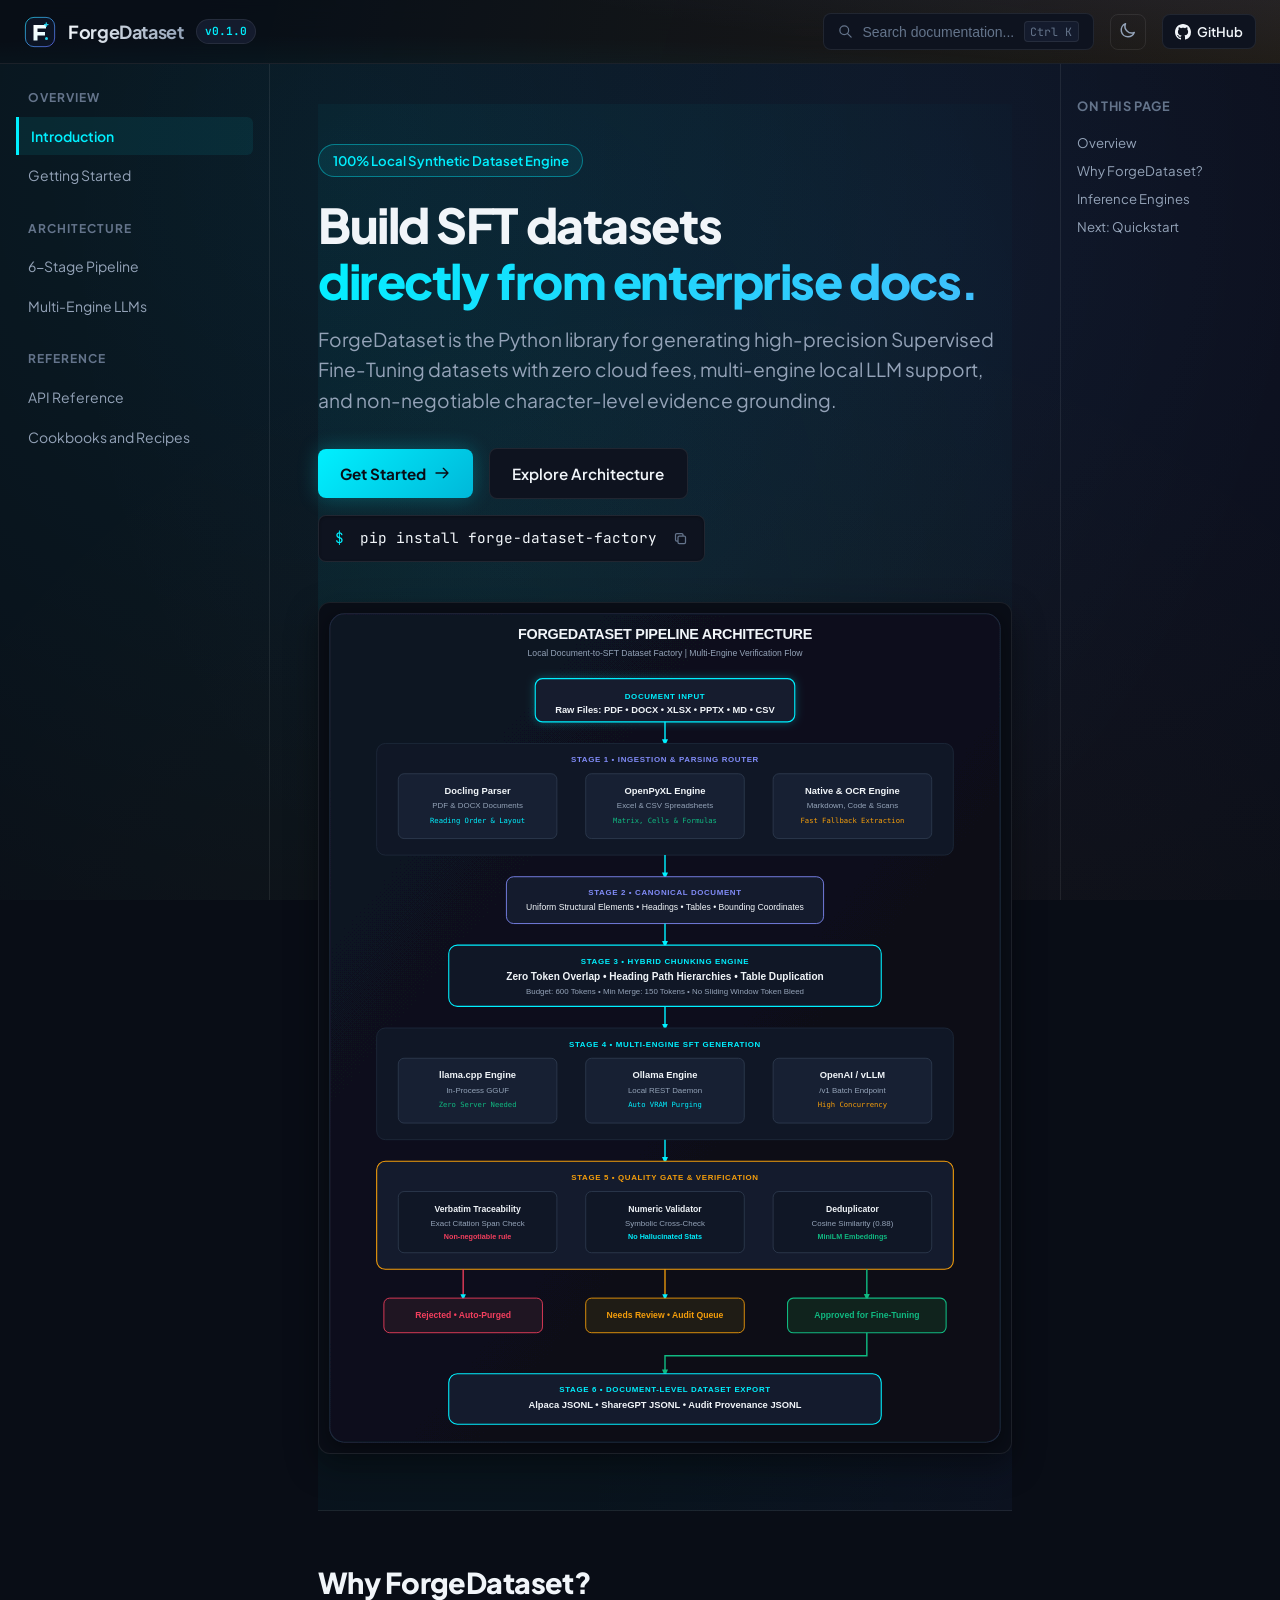
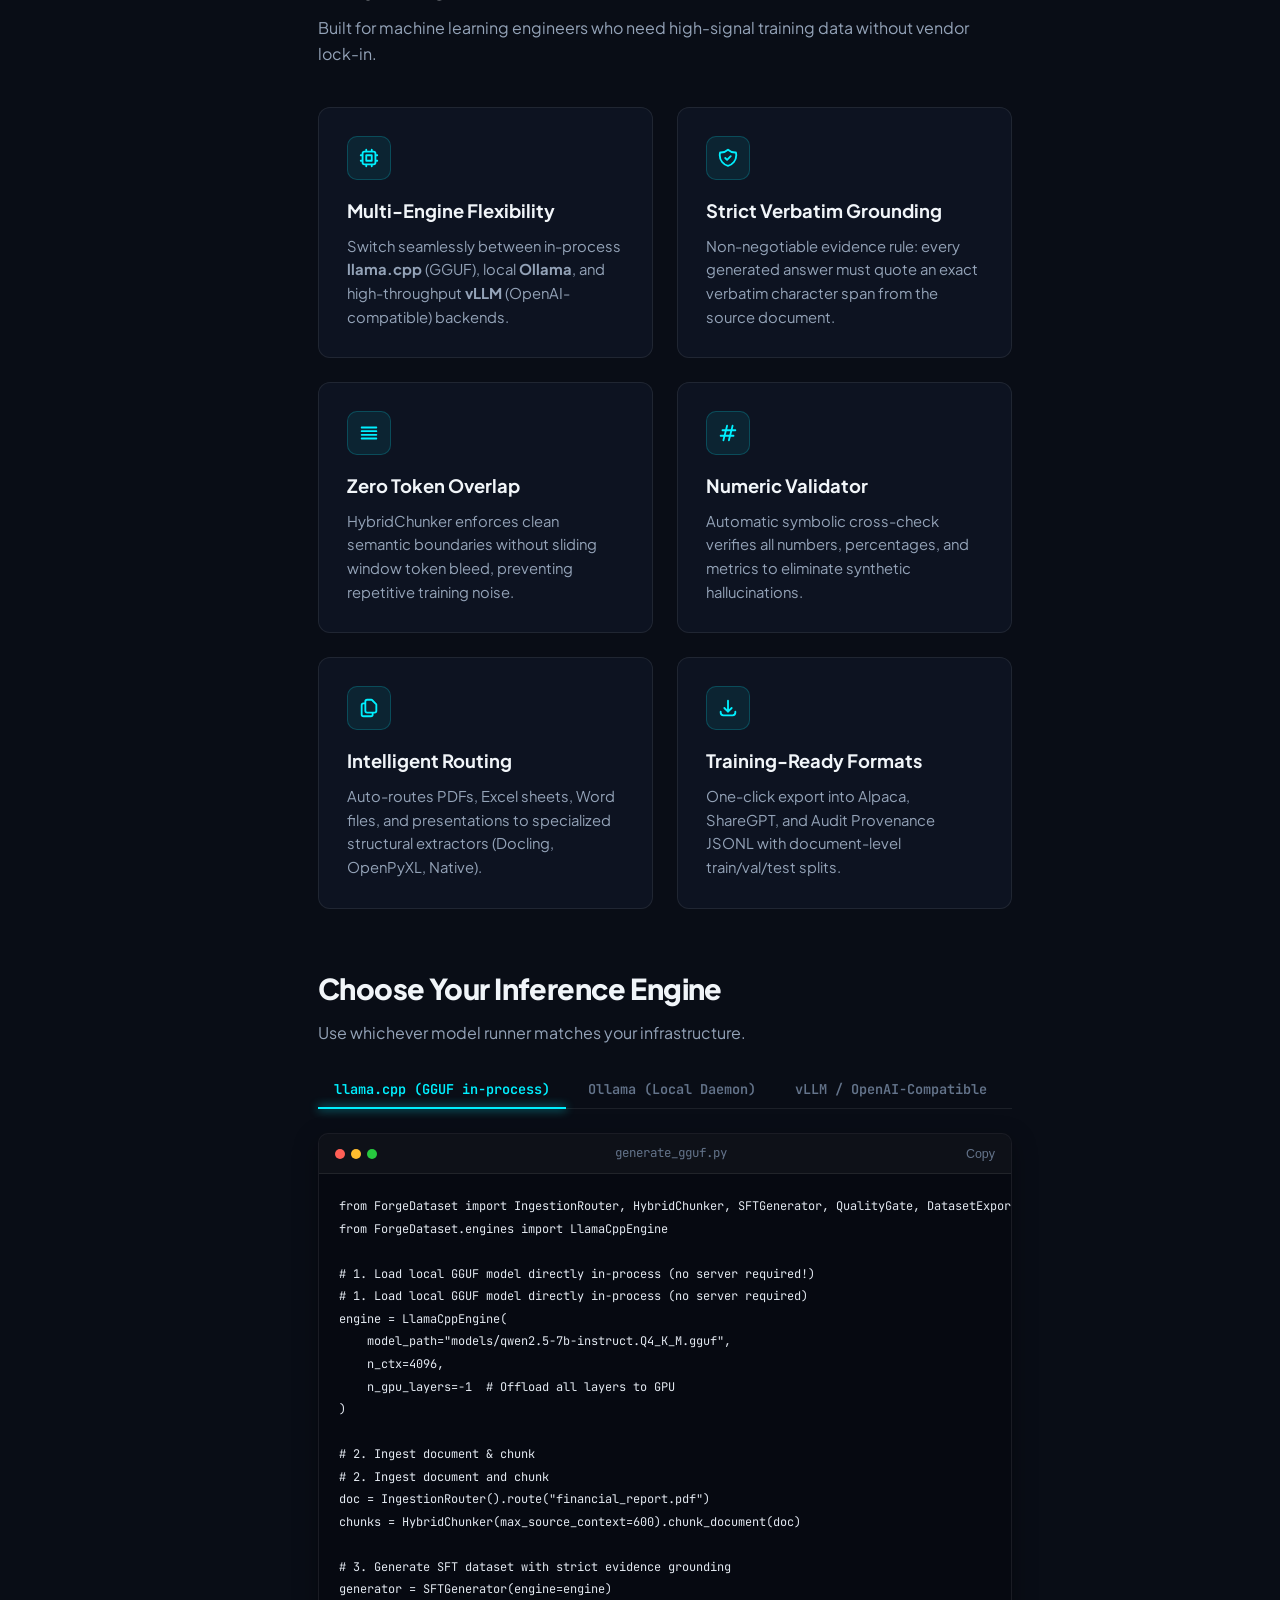
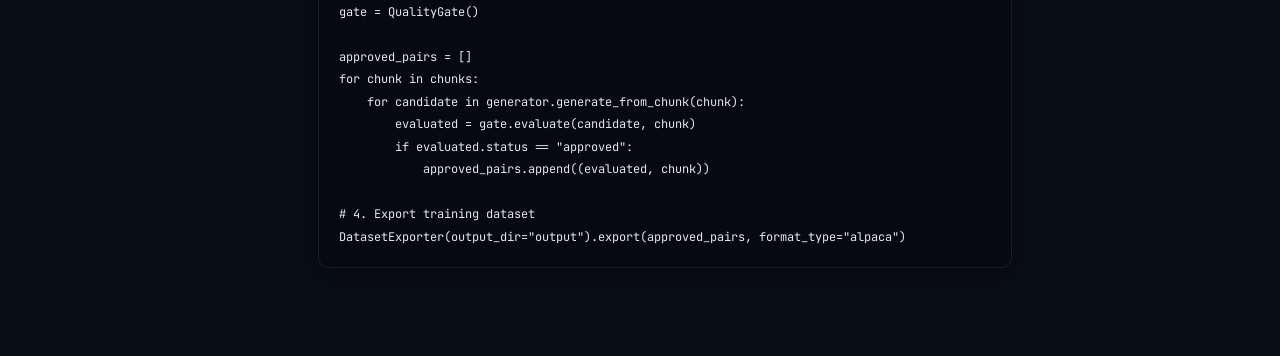
==== commit 566e1070: "ci: deploy Pages from gh-pages ref Co-authored-by: Copilot <223556219+Copilot@users.noreply.github.c" ====
--- a/docs-site/index.html
+++ b/docs-site/index.html
@@ -180,6 +180,7 @@
               <pre><code>from ForgeDataset import IngestionRouter, HybridChunker, SFTGenerator, QualityGate, DatasetExporter
 from ForgeDataset.engines import LlamaCppEngine
 
+# 1. Load local GGUF model directly in-process (no server required!)
 # 1. Load local GGUF model directly in-process (no server required)
 engine = LlamaCppEngine(
     model_path="models/qwen2.5-7b-instruct.Q4_K_M.gguf",
@@ -187,6 +188,7 @@
     n_gpu_layers=-1  # Offload all layers to GPU
 )
 
+# 2. Ingest document & chunk
 # 2. Ingest document and chunk
 doc = IngestionRouter().route("financial_report.pdf")
 chunks = HybridChunker(max_source_context=600).chunk_document(doc)
@@ -286,3 +288,4 @@
   <script src="assets/theme.js"></script>
 </body>
 </html>
+
